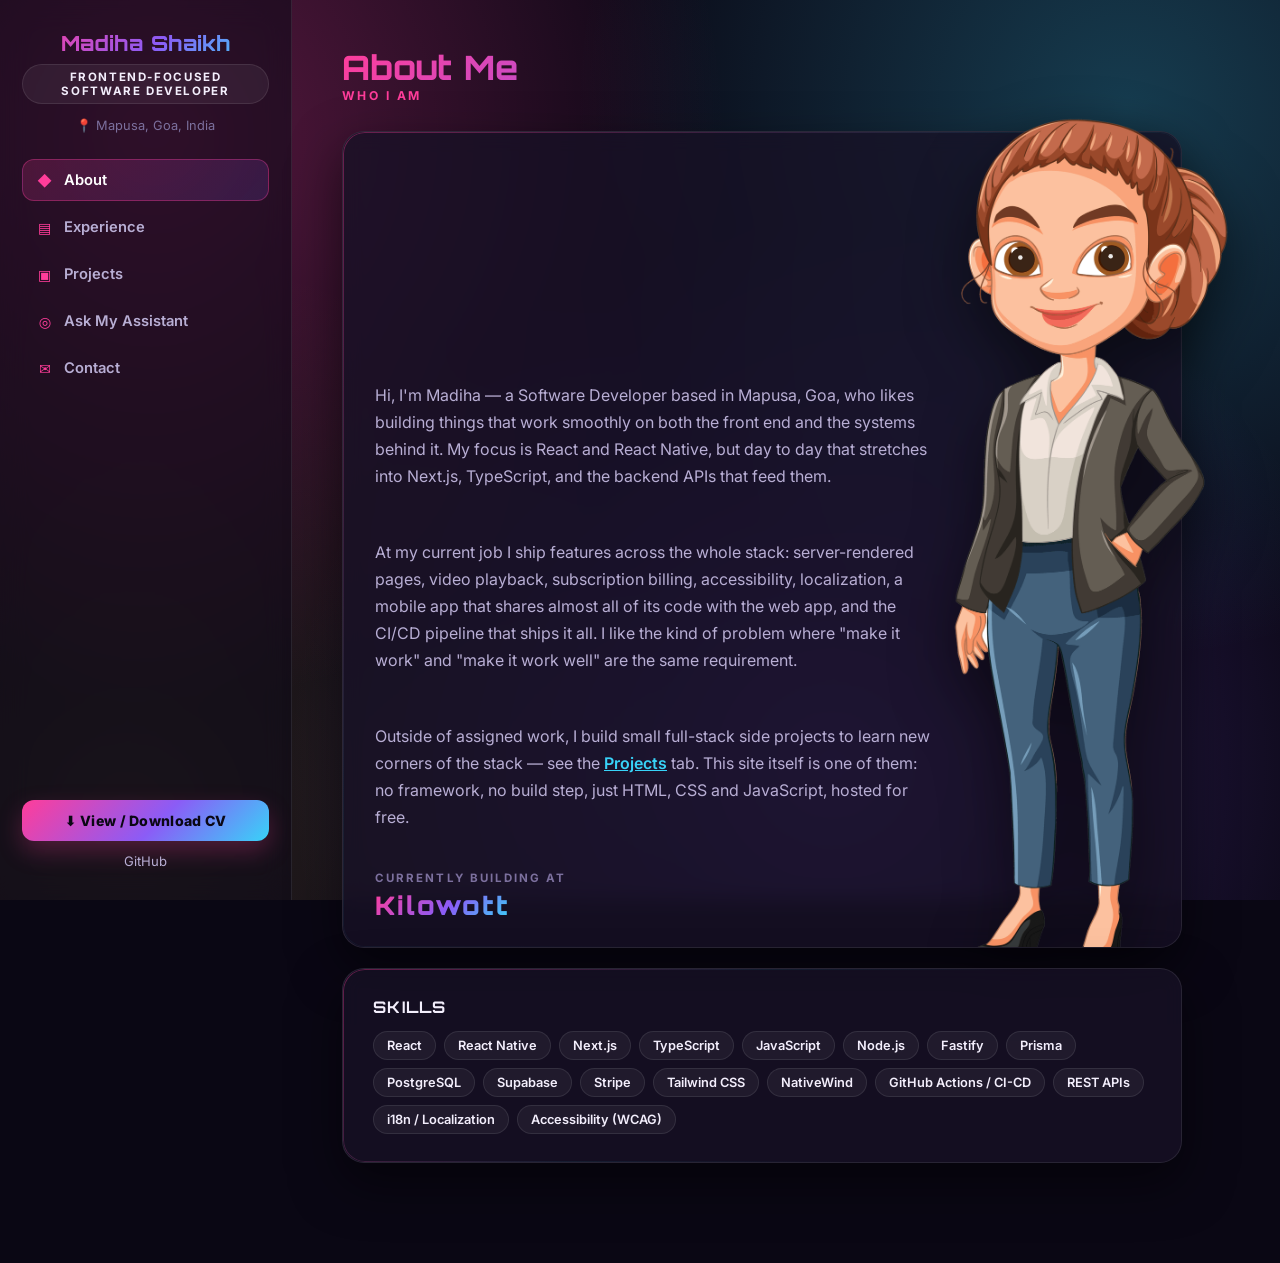
==== index.html @ 803d65b7 "Fix eye-overlay misalignment and let the hero portrait break past the card frame - Pupil overlay coo" ====
<!DOCTYPE html>
<html lang="en">
<head>
<meta charset="UTF-8">
<meta name="viewport" content="width=device-width, initial-scale=1.0">
<title>Dashboard — Software Developer</title>
<meta name="description" content="Personal dashboard and resume site.">
<link rel="preconnect" href="https://fonts.googleapis.com">
<link rel="preconnect" href="https://fonts.gstatic.com" crossorigin>
<link href="https://fonts.googleapis.com/css2?family=Orbitron:wght@600;700;800;900&family=Inter:wght@400;500;600;700&display=swap" rel="stylesheet">
<link rel="stylesheet" href="styles.css">
</head>
<body>

<button class="nav-toggle" id="navToggle" aria-label="Toggle navigation" aria-expanded="false">
  <span></span><span></span><span></span>
</button>
<div class="sidebar-backdrop" id="sidebarBackdrop"></div>

<div class="app">

  <aside class="sidebar" id="sidebar">
    <div class="profile">
      <h1 class="profile-name">Madiha Shaikh</h1>
      <p class="profile-title">Frontend-focused Software Developer</p>
      <p class="profile-location">📍 Mapusa, Goa, India</p>
    </div>

    <nav class="nav" aria-label="Primary">
      <button class="nav-link active" data-section="about">
        <span class="nav-icon">◆</span> About
      </button>
      <button class="nav-link" data-section="experience">
        <span class="nav-icon">▤</span> Experience
      </button>
      <button class="nav-link" data-section="projects">
        <span class="nav-icon">▣</span> Projects
      </button>
      <button class="nav-link" data-section="chat">
        <span class="nav-icon">◎</span> Ask My Assistant
      </button>
      <button class="nav-link" data-section="contact">
        <span class="nav-icon">✉</span> Contact
      </button>
    </nav>

    <div class="sidebar-footer">
      <a class="cv-btn" href="cv.html" target="_blank" rel="noopener">⬇ View / Download CV</a>
      <div class="social-row">
        <a href="https://github.com/madiha-02" target="_blank" rel="noopener" aria-label="GitHub">GitHub</a>
        <a id="linkedinLink" href="#" target="_blank" rel="noopener" aria-label="LinkedIn">LinkedIn</a>
      </div>
    </div>
  </aside>

  <main class="content">

    <section class="panel active" id="about" data-section="about">
      <header class="panel-header">
        <h2>About Me</h2>
        <p class="eyebrow">Who I am</p>
      </header>
      <div class="card hero-card">
        <div class="hero-text">
          <p>
            Hi, I'm Madiha — a Software Developer based in Mapusa, Goa, who likes building things
            that work smoothly on both the front end and the systems behind it. My focus is React
            and React Native, but day to day that stretches into Next.js, TypeScript, and the
            backend APIs that feed them.
          </p>
          <p>
            At my current job I ship features across the whole stack: server-rendered pages,
            video playback, subscription billing, accessibility, localization, a mobile app that
            shares almost all of its code with the web app, and the CI/CD pipeline that ships it
            all. I like the kind of problem where "make it work" and "make it work well" are the
            same requirement.
          </p>
          <p>
            Outside of assigned work, I build small full-stack side projects to learn new corners
            of the stack — see the <button class="link-btn" data-goto="projects">Projects</button>
            tab. This site itself is one of them: no framework, no build step, just HTML, CSS and
            JavaScript, hosted for free.
          </p>
          <div class="hero-tagline">
            <span class="hero-tagline-label">Currently building at</span>
            <span class="hero-tagline-brand">Kilowott</span>
          </div>
        </div>
        <div class="hero-portrait">
          <img class="hero-photo" src="assets/hero.png" alt="Illustrated portrait of Madiha">
          <svg class="hero-eyes" id="heroEyesSvg" viewBox="0 0 620 1863" role="img" aria-label="Cursor-tracking eyes">
            <g class="eye" id="eyeL" data-cx="155" data-cy="340">
              <circle class="pupil" id="pupilL" cx="155" cy="340" r="27"/>
              <circle class="pupil-glint" id="glintL" cx="146" cy="330" r="5"/>
            </g>
            <g class="eye" id="eyeR" data-cx="355" data-cy="337">
              <circle class="pupil" id="pupilR" cx="355" cy="337" r="27"/>
              <circle class="pupil-glint" id="glintR" cx="346" cy="327" r="5"/>
            </g>
          </svg>
        </div>
      </div>

      <div class="skills-card card">
        <h3>Skills</h3>
        <div class="chip-row" id="skillChips"></div>
      </div>
    </section>

    <section class="panel" id="experience" data-section="experience">
      <header class="panel-header">
        <h2>Work Experience</h2>
        <p class="eyebrow">Where I've been</p>
      </header>

      <ol class="timeline" id="timeline"></ol>
    </section>

    <section class="panel" id="projects" data-section="projects">
      <header class="panel-header">
        <h2>What I've Built</h2>
        <p class="eyebrow">Selected projects</p>
      </header>
      <div class="project-grid" id="projectGrid"></div>
    </section>

    <section class="panel" id="chat" data-section="chat">
      <header class="panel-header">
        <h2>Ask My Assistant</h2>
        <p class="eyebrow">A small, rule-based bot that knows my background</p>
      </header>
      <div class="card chat-card">
        <div class="chat-window" id="chatWindow" role="log" aria-live="polite"></div>
        <div class="chat-suggestions" id="chatSuggestions"></div>
        <form class="chat-input-row" id="chatForm">
          <input type="text" id="chatInput" placeholder="Ask about skills, experience, projects…" autocomplete="off" aria-label="Ask a question">
          <button type="submit">Send</button>
        </form>
        <p class="chat-disclaimer">Runs entirely in your browser — no API calls, no data leaves this page.</p>
      </div>
    </section>

    <section class="panel" id="contact" data-section="contact">
      <header class="panel-header">
        <h2>Get in Touch</h2>
        <p class="eyebrow">Let's talk</p>
      </header>
      <div class="card contact-card">
        <a class="contact-row" id="contactEmail" href="#">
          <span class="contact-icon">✉</span>
          <span>
            <strong>Email</strong>
            <span class="contact-value" id="contactEmailValue">—</span>
          </span>
        </a>
        <a class="contact-row" href="https://github.com/madiha-02" target="_blank" rel="noopener">
          <span class="contact-icon">⌥</span>
          <span>
            <strong>GitHub</strong>
            <span class="contact-value">github.com/madiha-02</span>
          </span>
        </a>
        <a class="contact-row" id="contactLinkedin" href="#" target="_blank" rel="noopener">
          <span class="contact-icon">in</span>
          <span>
            <strong>LinkedIn</strong>
            <span class="contact-value" id="linkedinValue">Add your profile URL</span>
          </span>
        </a>
        <button class="contact-row copy-row" id="copyEmailBtn" type="button">
          <span class="contact-icon">⧉</span>
          <span>
            <strong>Copy email address</strong>
            <span class="contact-value">Click to copy to clipboard</span>
          </span>
        </button>
      </div>
    </section>

  </main>
</div>

<script src="script.js"></script>
</body>
</html>
---- styles.css ----
:root {
  --bg: #0a0714;
  --bg-elev: rgba(24, 17, 38, 0.78);
  --bg-elev-2: rgba(255, 255, 255, 0.06);
  --border: rgba(255, 255, 255, 0.09);
  --text: #f3eefc;
  --text-dim: #b8aed4;
  --text-faint: #7c709e;
  --accent: #ff3d9a;
  --accent-2: #8b5cf6;
  --accent-3: #38d3f8;
  --gold: #ffd166;
  --danger: #ff5470;
  --gradient: linear-gradient(135deg, var(--accent), var(--accent-2) 55%, var(--accent-3));
  --radius: 22px;
  --sidebar-w: 292px;
  --shadow: 0 20px 50px rgba(0, 0, 0, 0.5);
  --font-display: 'Orbitron', 'Inter', sans-serif;
}

* { box-sizing: border-box; }

html, body {
  margin: 0;
  padding: 0;
  min-height: 100%;
  color: var(--text);
  font-family: 'Inter', system-ui, -apple-system, Segoe UI, sans-serif;
  -webkit-font-smoothing: antialiased;
}

body {
  background:
    radial-gradient(circle at 12% 15%, rgba(255, 61, 154, 0.32), transparent 42%),
    radial-gradient(circle at 88% 12%, rgba(56, 211, 248, 0.26), transparent 40%),
    radial-gradient(circle at 65% 85%, rgba(139, 92, 246, 0.34), transparent 48%),
    radial-gradient(circle at 10% 90%, rgba(255, 209, 102, 0.12), transparent 40%),
    var(--bg);
  background-attachment: fixed;
}

h1, h2, h3 {
  font-family: var(--font-display);
  margin: 0;
}

a { color: inherit; }

button {
  font-family: inherit;
  cursor: pointer;
}

.app {
  display: flex;
  min-height: 100vh;
}

/* ---------- Sidebar ---------- */

.sidebar {
  width: var(--sidebar-w);
  flex-shrink: 0;
  background: rgba(14, 10, 24, 0.55);
  backdrop-filter: blur(14px);
  border-right: 1px solid var(--border);
  padding: 30px 22px;
  display: flex;
  flex-direction: column;
  gap: 26px;
  position: sticky;
  top: 0;
  height: 100vh;
  overflow-y: auto;
}

.profile {
  text-align: center;
}

.pupil { fill: #3a2416; transition: transform 0.02s linear; }
.pupil-glint { fill: #fff; opacity: 0.9; }

.profile-name {
  font-family: var(--font-display);
  font-size: 1.3rem;
  font-weight: 800;
  letter-spacing: 0.02em;
  background: var(--gradient);
  -webkit-background-clip: text;
  background-clip: text;
  -webkit-text-fill-color: transparent;
}

.profile-title {
  margin: 8px 0 4px;
  color: var(--text);
  font-size: 0.72rem;
  font-weight: 700;
  text-transform: uppercase;
  letter-spacing: 0.14em;
  display: inline-block;
  padding: 5px 12px;
  border-radius: 999px;
  background: rgba(255, 255, 255, 0.06);
  border: 1px solid var(--border);
}

.profile-location {
  margin: 10px 0 0;
  color: var(--text-faint);
  font-size: 0.8rem;
}

.nav {
  display: flex;
  flex-direction: column;
  gap: 5px;
  opacity: 0;
  transform: translateY(14px);
  transition: opacity 0.5s ease, transform 0.5s ease;
}

.nav.revealed {
  opacity: 1;
  transform: none;
}

.nav-link {
  display: flex;
  align-items: center;
  gap: 11px;
  background: transparent;
  border: 1px solid transparent;
  color: var(--text-dim);
  text-align: left;
  padding: 11px 14px;
  border-radius: 12px;
  font-size: 0.92rem;
  font-weight: 600;
  transition: background 0.15s, color 0.15s, border-color 0.15s;
}

.nav-link:hover { background: rgba(255, 255, 255, 0.05); color: var(--text); }

.nav-link.active {
  background: linear-gradient(135deg, rgba(255, 61, 154, 0.18), rgba(139, 92, 246, 0.16));
  border-color: rgba(255, 61, 154, 0.35);
  color: #fff;
}

.nav-icon { font-size: 0.9rem; width: 1.1em; text-align: center; color: var(--accent); }

.sidebar-footer {
  margin-top: auto;
  display: flex;
  flex-direction: column;
  gap: 12px;
}

.cv-btn {
  display: block;
  text-align: center;
  text-decoration: none;
  background: var(--gradient);
  color: #0a0714;
  font-weight: 800;
  padding: 12px 14px;
  border-radius: 12px;
  font-size: 0.88rem;
  letter-spacing: 0.02em;
  box-shadow: 0 10px 24px rgba(255, 61, 154, 0.25);
}

.social-row {
  display: flex;
  justify-content: center;
  gap: 18px;
  font-size: 0.82rem;
}

.social-row a {
  text-decoration: none;
  color: var(--text-dim);
  border-bottom: 1px solid transparent;
}

.social-row a:hover { color: var(--accent); border-color: var(--accent); }

/* ---------- Content ---------- */

.content {
  flex: 1;
  padding: 46px 50px 80px;
  max-width: 940px;
}

.panel { display: none; animation: fadeIn 0.3s ease; }
.panel.active { display: block; }

@keyframes fadeIn {
  from { opacity: 0; transform: translateY(8px); }
  to { opacity: 1; transform: translateY(0); }
}

.panel-header { margin-bottom: 28px; }

.eyebrow {
  margin: 0 0 8px;
  color: var(--accent);
  font-size: 0.76rem;
  font-weight: 700;
  text-transform: uppercase;
  letter-spacing: 0.2em;
}

.panel-header h2 {
  font-size: 2.1rem;
  font-weight: 800;
  letter-spacing: 0.01em;
  background: var(--gradient);
  -webkit-background-clip: text;
  background-clip: text;
  -webkit-text-fill-color: transparent;
}

.card {
  position: relative;
  background: var(--bg-elev);
  backdrop-filter: blur(10px);
  border: 1px solid var(--border);
  border-radius: var(--radius);
  padding: 28px 30px;
  margin-bottom: 20px;
  box-shadow: var(--shadow);
}

.card::before {
  content: '';
  position: absolute;
  inset: 0;
  border-radius: var(--radius);
  padding: 1px;
  background: linear-gradient(135deg, rgba(255, 61, 154, 0.35), rgba(56, 211, 248, 0.08) 40%, transparent 70%);
  -webkit-mask: linear-gradient(#000 0 0) content-box, linear-gradient(#000 0 0);
  -webkit-mask-composite: xor;
  mask-composite: exclude;
  pointer-events: none;
}

.card p { line-height: 1.7; color: var(--text-dim); }
.card p:last-child { margin-bottom: 0; }

/* ---------- Hero (About) ---------- */

.hero-card {
  display: flex;
  align-items: flex-end;
  padding: 0;
  overflow: visible; /* let the portrait spill past the card's own border, on purpose */
}

.hero-text {
  flex: 1 1 320px;
  min-width: 0;
  display: flex;
  flex-direction: column;
  gap: 16px;
  padding: 32px 16px 26px 32px;
}

.hero-tagline {
  margin-top: auto;
  padding-top: 8px;
}

.hero-tagline-label {
  display: block;
  color: var(--text-faint);
  font-size: 0.72rem;
  font-weight: 700;
  text-transform: uppercase;
  letter-spacing: 0.18em;
  margin-bottom: 4px;
}

.hero-tagline-brand {
  font-family: var(--font-display);
  font-size: 1.6rem;
  font-weight: 900;
  letter-spacing: 0.08em;
  background: var(--gradient);
  -webkit-background-clip: text;
  background-clip: text;
  -webkit-text-fill-color: transparent;
}

.hero-portrait {
  position: relative;
  flex: 0 0 280px;
  width: 280px;
  align-self: flex-end;
  /* pull past the card's own edge on three sides so she visibly breaks the frame
     instead of sitting boxed inside it, and nothing crops her feet */
  margin: -26px -50px 0 0;
  z-index: 1;
}

.hero-photo {
  display: block;
  width: 100%;
  height: auto;
  filter: drop-shadow(0 25px 30px rgba(0, 0, 0, 0.5));
}

.hero-eyes {
  position: absolute;
  inset: 0;
  width: 100%;
  height: 100%;
  pointer-events: none;
}

.link-btn {
  background: none;
  border: none;
  color: var(--accent-3);
  padding: 0;
  font: inherit;
  font-weight: 600;
  text-decoration: underline;
  cursor: pointer;
}

.skills-card h3 {
  margin-bottom: 14px;
  font-size: 1rem;
  font-weight: 700;
  color: var(--text);
  text-transform: uppercase;
  letter-spacing: 0.08em;
}

.chip-row {
  display: flex;
  flex-wrap: wrap;
  gap: 8px;
}

.chip {
  background: rgba(255, 255, 255, 0.05);
  border: 1px solid var(--border);
  color: var(--text);
  padding: 6px 13px;
  border-radius: 999px;
  font-size: 0.8rem;
  font-weight: 600;
}

/* ---------- Timeline ---------- */

.timeline {
  list-style: none;
  margin: 0;
  padding: 0;
  position: relative;
}

.timeline::before {
  content: '';
  position: absolute;
  left: 9px;
  top: 6px;
  bottom: 6px;
  width: 2px;
  background: linear-gradient(var(--accent), var(--accent-2), var(--accent-3));
  opacity: 0.5;
}

.timeline-item {
  position: relative;
  padding-left: 34px;
  margin-bottom: 26px;
}

.timeline-item::before {
  content: '';
  position: absolute;
  left: 2px;
  top: 6px;
  width: 16px;
  height: 16px;
  border-radius: 50%;
  background: var(--bg);
  border: 3px solid var(--accent);
  box-shadow: 0 0 10px 1px rgba(255, 61, 154, 0.55);
}

.timeline-item.education::before {
  border-color: var(--gold);
  box-shadow: 0 0 10px 1px rgba(255, 209, 102, 0.5);
}

.timeline-header {
  display: flex;
  flex-wrap: wrap;
  align-items: baseline;
  gap: 10px;
  margin-bottom: 4px;
}

.timeline-header h3 {
  font-size: 1.08rem;
  font-weight: 700;
  color: var(--text);
}

.timeline-org { color: var(--accent-3); font-weight: 600; font-size: 0.92rem; }
.timeline-date { color: var(--text-faint); font-size: 0.8rem; margin-left: auto; }

.timeline-item ul {
  margin: 8px 0 0;
  padding-left: 18px;
  color: var(--text-dim);
  line-height: 1.6;
}

.timeline-item li { margin-bottom: 4px; }

/* ---------- Projects ---------- */

.project-grid {
  display: grid;
  grid-template-columns: repeat(auto-fill, minmax(240px, 1fr));
  gap: 18px;
}

.project-card {
  position: relative;
  background: var(--bg-elev);
  backdrop-filter: blur(10px);
  border: 1px solid var(--border);
  border-radius: var(--radius);
  padding: 22px;
  text-align: left;
  color: var(--text);
  display: flex;
  flex-direction: column;
  gap: 10px;
  transition: transform 0.15s, border-color 0.15s, box-shadow 0.15s;
  box-shadow: var(--shadow);
}

.project-card:hover {
  transform: translateY(-3px);
  border-color: rgba(255, 61, 154, 0.4);
  box-shadow: 0 20px 40px rgba(0, 0, 0, 0.4), 0 0 24px rgba(255, 61, 154, 0.18);
}

.project-card h3 { font-size: 1.1rem; font-weight: 700; }
.project-card p { margin: 0; color: var(--text-dim); font-size: 0.9rem; line-height: 1.55; }

.project-tags { display: flex; flex-wrap: wrap; gap: 6px; margin-top: 4px; }
.project-tags .chip { padding: 3px 10px; font-size: 0.72rem; }

.project-card .cta {
  margin-top: auto;
  color: var(--accent-3);
  font-size: 0.85rem;
  font-weight: 700;
}

.project-card.placeholder {
  border-style: dashed;
  color: var(--text-faint);
  align-items: center;
  justify-content: center;
  text-align: center;
  box-shadow: none;
}

/* Modal */

.modal-overlay {
  position: fixed;
  inset: 0;
  background: rgba(4, 2, 10, 0.8);
  display: flex;
  align-items: center;
  justify-content: center;
  padding: 20px;
  z-index: 50;
  opacity: 0;
  pointer-events: none;
  transition: opacity 0.18s;
}

.modal-overlay.open { opacity: 1; pointer-events: auto; }

.modal-panel {
  position: relative;
  background: #150f22;
  border: 1px solid var(--border);
  border-radius: var(--radius);
  max-width: 520px;
  width: 100%;
  padding: 30px;
  box-shadow: var(--shadow), 0 0 40px rgba(139, 92, 246, 0.2);
  transform: translateY(10px);
  transition: transform 0.18s;
}

.modal-overlay.open .modal-panel { transform: translateY(0); }

.modal-panel h3 {
  font-size: 1.3rem;
  font-weight: 800;
  margin-bottom: 6px;
  color: var(--text);
}
.modal-panel p { color: var(--text-dim); line-height: 1.65; }

.modal-preview {
  margin-top: 14px;
  padding: 22px;
  border: 1px dashed var(--border);
  border-radius: 10px;
  text-align: center;
  color: var(--text-faint);
  font-size: 0.85rem;
}

.modal-links { display: flex; gap: 12px; margin-top: 18px; flex-wrap: wrap; }

.modal-links a {
  text-decoration: none;
  background: rgba(255, 255, 255, 0.06);
  border: 1px solid var(--border);
  padding: 9px 16px;
  border-radius: 8px;
  font-size: 0.85rem;
  font-weight: 700;
  color: var(--accent-3);
}

.modal-close {
  position: absolute;
  top: 14px;
  right: 16px;
  background: none;
  border: none;
  color: var(--text-faint);
  font-size: 1.3rem;
  line-height: 1;
}

/* ---------- Chat ---------- */

.chat-card { display: flex; flex-direction: column; }

.chat-window {
  height: 340px;
  overflow-y: auto;
  display: flex;
  flex-direction: column;
  gap: 10px;
  padding-right: 4px;
  margin-bottom: 12px;
}

.chat-bubble {
  max-width: 82%;
  padding: 10px 14px;
  border-radius: 14px;
  font-size: 0.92rem;
  line-height: 1.5;
}

.chat-bubble.bot {
  background: rgba(255, 255, 255, 0.06);
  border: 1px solid var(--border);
  align-self: flex-start;
  border-bottom-left-radius: 3px;
}

.chat-bubble.user {
  background: var(--gradient);
  color: #0a0714;
  align-self: flex-end;
  border-bottom-right-radius: 3px;
  font-weight: 700;
}

.chat-suggestions {
  display: flex;
  flex-wrap: wrap;
  gap: 8px;
  margin-bottom: 12px;
}

.chat-suggestions button {
  background: rgba(255, 255, 255, 0.05);
  border: 1px solid var(--border);
  color: var(--text-dim);
  padding: 6px 12px;
  border-radius: 999px;
  font-size: 0.8rem;
  font-weight: 600;
}

.chat-suggestions button:hover { color: var(--accent-3); border-color: var(--accent-3); }

.chat-input-row {
  display: flex;
  gap: 10px;
}

.chat-input-row input {
  flex: 1;
  background: rgba(255, 255, 255, 0.05);
  border: 1px solid var(--border);
  color: var(--text);
  padding: 11px 14px;
  border-radius: 12px;
  font-size: 0.92rem;
}

.chat-input-row input:focus { outline: 2px solid var(--accent-3); outline-offset: 1px; }

.chat-input-row button {
  background: var(--gradient);
  color: #0a0714;
  border: none;
  font-weight: 800;
  padding: 0 22px;
  border-radius: 12px;
}

.chat-disclaimer {
  margin: 10px 0 0;
  color: var(--text-faint);
  font-size: 0.75rem;
}

/* ---------- Contact ---------- */

.contact-card { display: flex; flex-direction: column; gap: 4px; padding: 10px; }

.contact-row {
  display: flex;
  align-items: center;
  gap: 16px;
  padding: 16px 18px;
  border-radius: 14px;
  text-decoration: none;
  color: var(--text);
  background: none;
  border: none;
  width: 100%;
  text-align: left;
  font-size: 0.95rem;
}

.contact-row:hover { background: rgba(255, 255, 255, 0.05); }

.contact-row strong { display: block; font-size: 0.95rem; font-weight: 700; }

.contact-value {
  display: block;
  color: var(--text-faint);
  font-size: 0.82rem;
  margin-top: 2px;
}

.contact-icon {
  width: 40px;
  height: 40px;
  flex-shrink: 0;
  display: flex;
  align-items: center;
  justify-content: center;
  background: rgba(255, 255, 255, 0.06);
  border: 1px solid var(--border);
  border-radius: 12px;
  font-size: 1rem;
  color: var(--accent);
}

.copy-row { cursor: pointer; }

/* ---------- Nav toggle (mobile) ---------- */

.nav-toggle {
  display: none;
  position: fixed;
  top: 16px;
  left: 16px;
  z-index: 60;
  width: 42px;
  height: 42px;
  background: rgba(20, 14, 34, 0.85);
  backdrop-filter: blur(8px);
  border: 1px solid var(--border);
  border-radius: 12px;
  flex-direction: column;
  align-items: center;
  justify-content: center;
  gap: 4px;
}

.nav-toggle span {
  width: 20px;
  height: 2px;
  background: var(--text);
  border-radius: 2px;
}

/* ---------- Responsive ---------- */

.sidebar-backdrop {
  display: none;
  position: fixed;
  inset: 0;
  background: rgba(0, 0, 0, 0.82);
  z-index: 54;
  opacity: 0;
  transition: opacity 0.22s ease;
}

@media (max-width: 880px) {
  .content { padding: 80px 20px 60px; max-width: 100%; }

  .nav-toggle { display: flex; }

  .sidebar {
    position: fixed;
    left: 0;
    top: 0;
    z-index: 55;
    transform: translateX(-100%);
    transition: transform 0.22s ease;
    box-shadow: var(--shadow);
  }

  .sidebar.open { transform: translateX(0); }

  .sidebar-backdrop.show { display: block; }
  .sidebar-backdrop.show.in { opacity: 1; }

  .timeline-date { margin-left: 0; }

  .hero-card { flex-direction: column-reverse; align-items: center; }
  .hero-portrait { width: 220px; flex: none; align-self: center; margin: 12px 0 0 0; }
  .hero-text { padding: 26px 24px; text-align: left; }
  .hero-tagline { margin-top: 18px; }
}

@media (max-width: 480px) {
  .content { padding: 76px 14px 50px; }
  .card { padding: 20px; }
  .hero-portrait { width: 180px; }
}
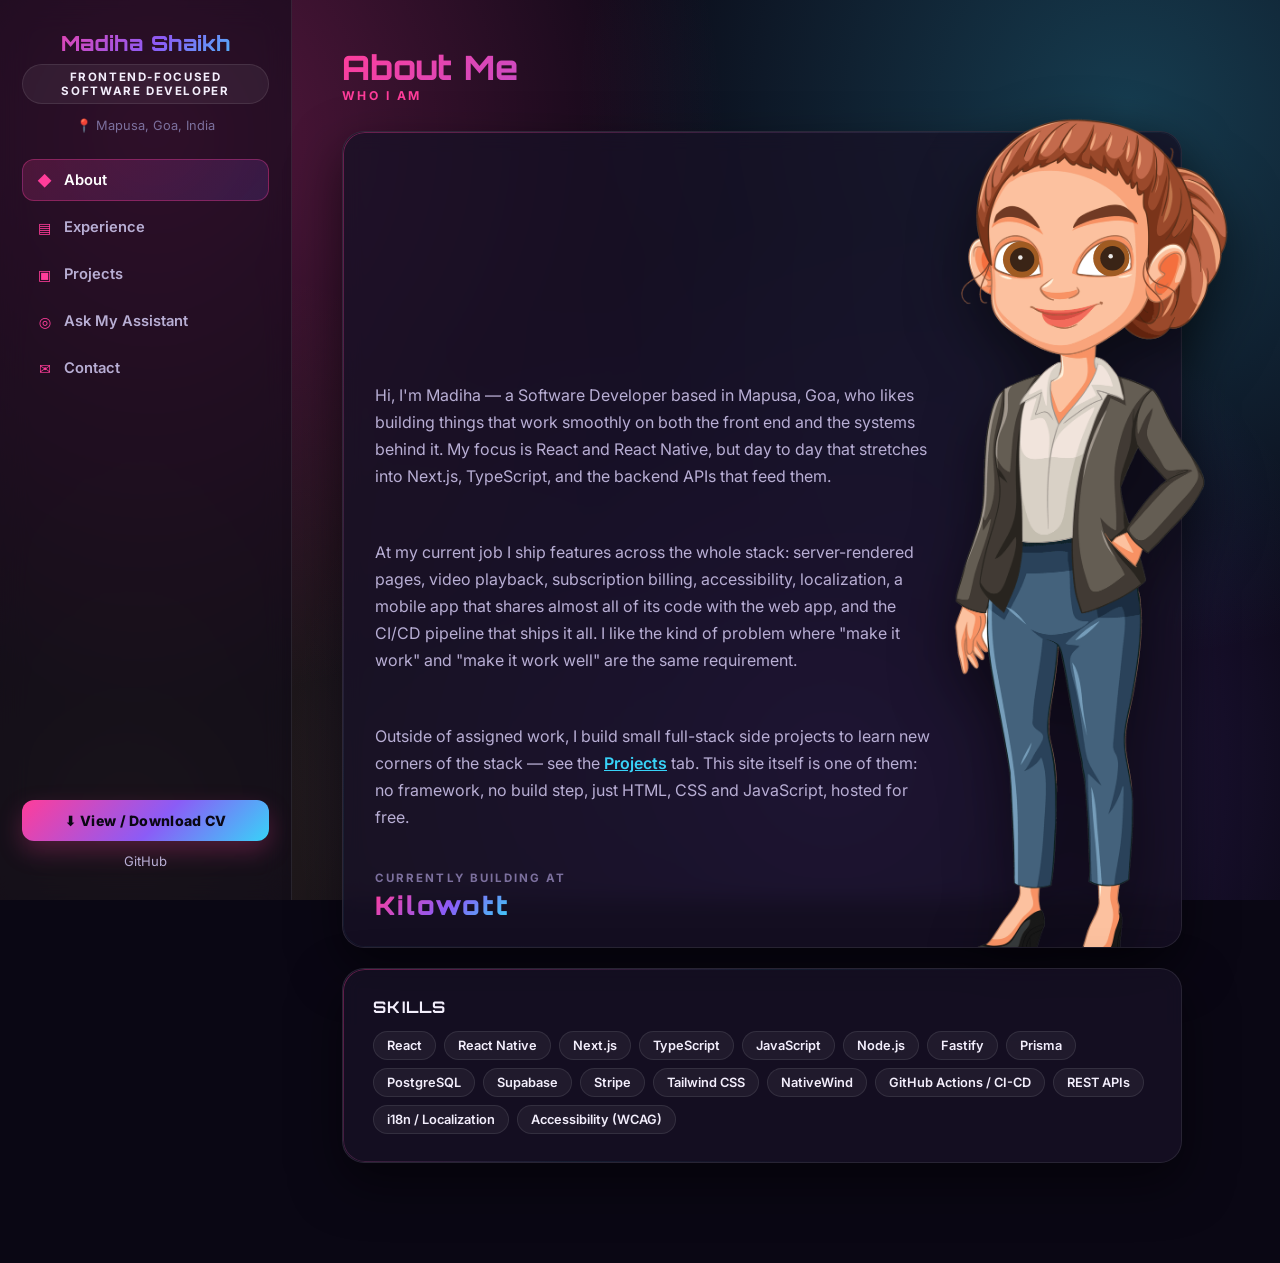
==== commit 56e3be8b: "Fix pupil-movement reveal and free the hero portrait from the card on wide screens - Add a static ir" ====
--- a/index.html
+++ b/index.html
@@ -90,10 +90,12 @@
           <img class="hero-photo" src="assets/hero.png" alt="Illustrated portrait of Madiha">
           <svg class="hero-eyes" id="heroEyesSvg" viewBox="0 0 620 1863" role="img" aria-label="Cursor-tracking eyes">
             <g class="eye" id="eyeL" data-cx="155" data-cy="340">
+              <circle class="iris-base" cx="155" cy="340" r="40"/>
               <circle class="pupil" id="pupilL" cx="155" cy="340" r="27"/>
               <circle class="pupil-glint" id="glintL" cx="146" cy="330" r="5"/>
             </g>
             <g class="eye" id="eyeR" data-cx="355" data-cy="337">
+              <circle class="iris-base" cx="355" cy="337" r="40"/>
               <circle class="pupil" id="pupilR" cx="355" cy="337" r="27"/>
               <circle class="pupil-glint" id="glintR" cx="346" cy="327" r="5"/>
             </g>
--- a/styles.css
+++ b/styles.css
@@ -78,6 +78,9 @@
   text-align: center;
 }
 
+/* Static base sized to fully cover the artwork's own iris+pupil at every possible
+   pupil offset, so movement never uncovers the original drawn eye underneath. */
+.iris-base { fill: #a05b22; }
 .pupil { fill: #3a2416; transition: transform 0.02s linear; }
 .pupil-glint { fill: #fff; opacity: 0.9; }
 
@@ -254,6 +257,7 @@
 /* ---------- Hero (About) ---------- */
 
 .hero-card {
+  position: relative;
   display: flex;
   align-items: flex-end;
   padding: 0;
@@ -727,6 +731,26 @@
   transition: opacity 0.22s ease;
 }
 
+/* On wide screens there's real open space to the right of the content column —
+   let her stand there fully free of the card, instead of breaking its frame. */
+@media (min-width: 1600px) {
+  .hero-card { padding: 32px 34px; }
+
+  .hero-text {
+    flex: 1 1 auto;
+    max-width: 600px;
+    padding: 0;
+  }
+
+  .hero-portrait {
+    position: absolute;
+    top: -20px;
+    left: 100%;
+    margin: 0 0 0 40px;
+    width: 320px;
+  }
+}
+
 @media (max-width: 880px) {
   .content { padding: 80px 20px 60px; max-width: 100%; }
 
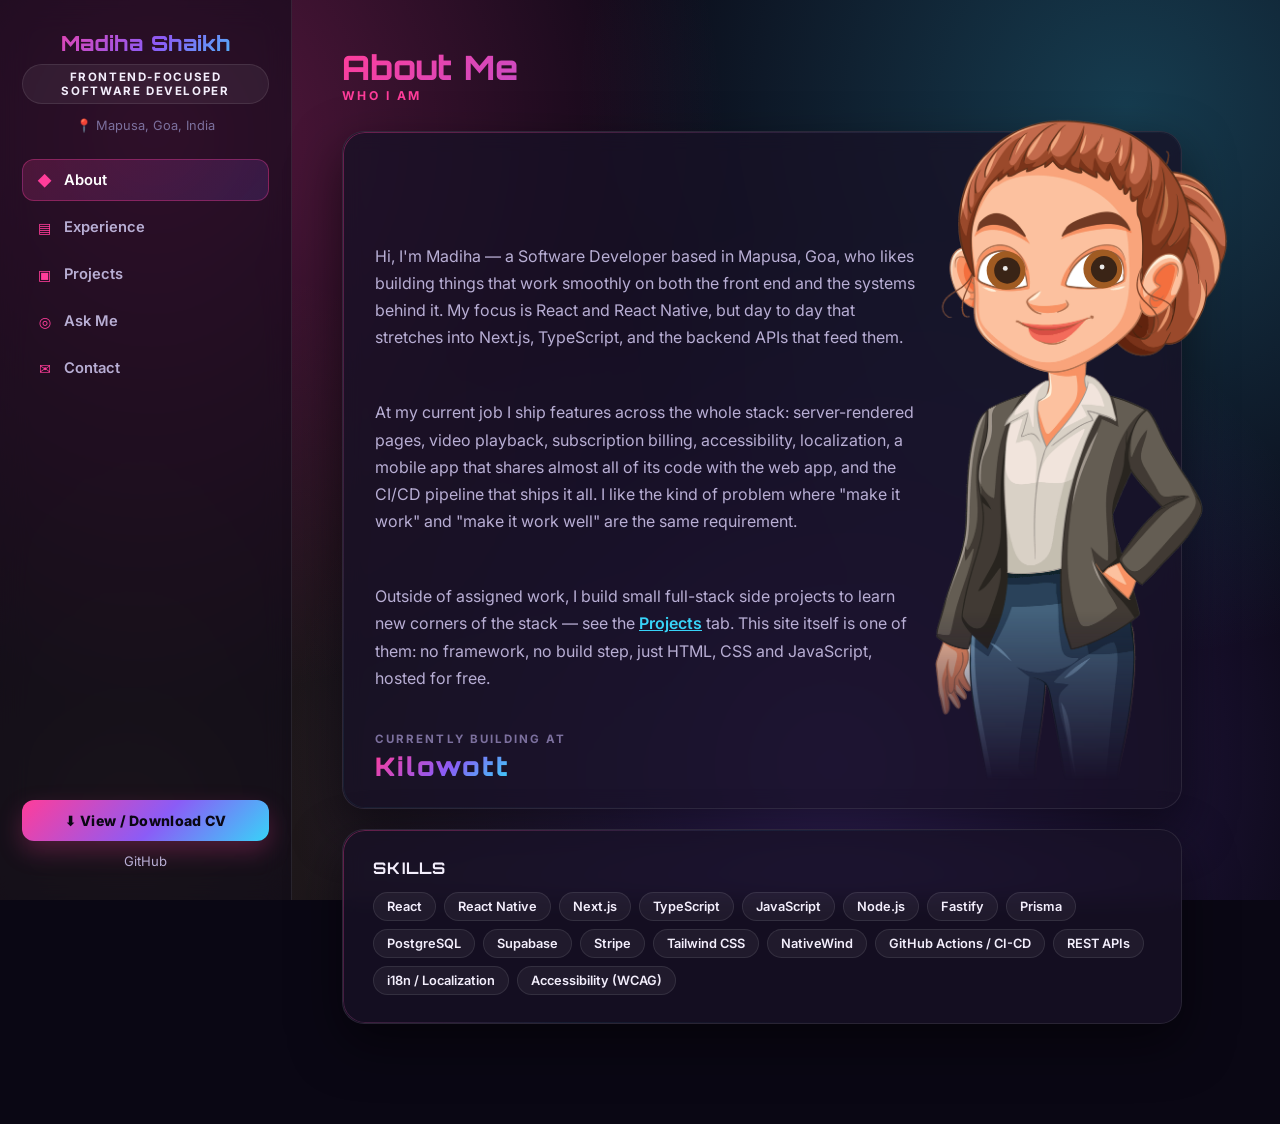
==== commit d8828cea: "Rename "Ask My Assistant" to "Ask Me" in nav and panel heading Co-Authored-By: Claude Sonnet 5 <nore" ====
--- a/index.html
+++ b/index.html
@@ -37,7 +37,7 @@
         <span class="nav-icon">▣</span> Projects
       </button>
       <button class="nav-link" data-section="chat">
-        <span class="nav-icon">◎</span> Ask My Assistant
+        <span class="nav-icon">◎</span> Ask Me
       </button>
       <button class="nav-link" data-section="contact">
         <span class="nav-icon">✉</span> Contact
@@ -128,7 +128,7 @@
 
     <section class="panel" id="chat" data-section="chat">
       <header class="panel-header">
-        <h2>Ask My Assistant</h2>
+        <h2>Ask Me</h2>
         <p class="eyebrow">A small, rule-based bot that knows my background</p>
       </header>
       <div class="card chat-card">
--- a/styles.css
+++ b/styles.css
@@ -68,8 +68,14 @@
   display: flex;
   flex-direction: column;
   gap: 26px;
-  position: sticky;
+  /* fixed (not sticky) so it always spans the full viewport height regardless of
+     how tall the active panel's content is — sticky's box is capped at its own
+     height, so once a tall panel (the About hero) pushed the page well past one
+     viewport, the sidebar ran out and its background stopped short of the page's
+     actual bottom. */
+  position: fixed;
   top: 0;
+  left: 0;
   height: 100vh;
   overflow-y: auto;
 }
@@ -194,6 +200,7 @@
 
 .content {
   flex: 1;
+  margin-left: var(--sidebar-w); /* sidebar is position:fixed, so reserve its space manually */
   padding: 46px 50px 80px;
   max-width: 940px;
 }
@@ -301,27 +308,36 @@
 
 .hero-portrait {
   position: relative;
-  flex: 0 0 280px;
-  width: 280px;
+  flex: 0 0 300px;
+  width: 300px;
+  height: 702px; /* crops the source art at the knee (deliberately, avoids the shoes) */
+  overflow: hidden;
   align-self: flex-end;
   /* pull past the card's own edge on three sides so she visibly breaks the frame
-     instead of sitting boxed inside it, and nothing crops her feet */
+     instead of sitting boxed inside it */
   margin: -26px -50px 0 0;
   z-index: 1;
+  /* fade into the background instead of ending in a hard, obviously-clipped line */
+  -webkit-mask-image: linear-gradient(to bottom, black 72%, transparent 96%);
+  mask-image: linear-gradient(to bottom, black 72%, transparent 96%);
 }
 
 .hero-photo {
   display: block;
   width: 100%;
   height: auto;
-  filter: drop-shadow(0 25px 30px rgba(0, 0, 0, 0.5));
 }
 
 .hero-eyes {
+  /* Sized to the full (uncropped) image via its intrinsic viewBox ratio, same as
+     .hero-photo's width:100%/height:auto — NOT 100%/100% of .hero-portrait, which
+     is now a shorter, overflow:hidden crop window. Matching .hero-portrait's box
+     instead would squash the SVG's coordinate space and misalign the eyes. */
   position: absolute;
-  inset: 0;
+  top: 0;
+  left: 0;
   width: 100%;
-  height: 100%;
+  height: auto;
   pointer-events: none;
 }
 
@@ -744,22 +760,20 @@
 
   .hero-portrait {
     position: absolute;
-    top: -20px;
+    top: -60px;
     left: 100%;
-    margin: 0 0 0 40px;
-    width: 320px;
+    margin: 0 0 0 88px;
+    width: 380px;
+    height: 889px; /* crops the source art at the knee (deliberately, avoids the shoes) */
   }
 }
 
 @media (max-width: 880px) {
-  .content { padding: 80px 20px 60px; max-width: 100%; }
+  .content { margin-left: 0; padding: 80px 20px 60px; max-width: 100%; }
 
   .nav-toggle { display: flex; }
 
   .sidebar {
-    position: fixed;
-    left: 0;
-    top: 0;
     z-index: 55;
     transform: translateX(-100%);
     transition: transform 0.22s ease;
@@ -774,7 +788,7 @@
   .timeline-date { margin-left: 0; }
 
   .hero-card { flex-direction: column-reverse; align-items: center; }
-  .hero-portrait { width: 220px; flex: none; align-self: center; margin: 12px 0 0 0; }
+  .hero-portrait { width: 220px; height: 515px; flex: none; align-self: center; margin: 12px 0 0 0; }
   .hero-text { padding: 26px 24px; text-align: left; }
   .hero-tagline { margin-top: 18px; }
 }
@@ -782,5 +796,5 @@
 @media (max-width: 480px) {
   .content { padding: 76px 14px 50px; }
   .card { padding: 20px; }
-  .hero-portrait { width: 180px; }
-}
+  .hero-portrait { width: 180px; height: 421px; }
+}
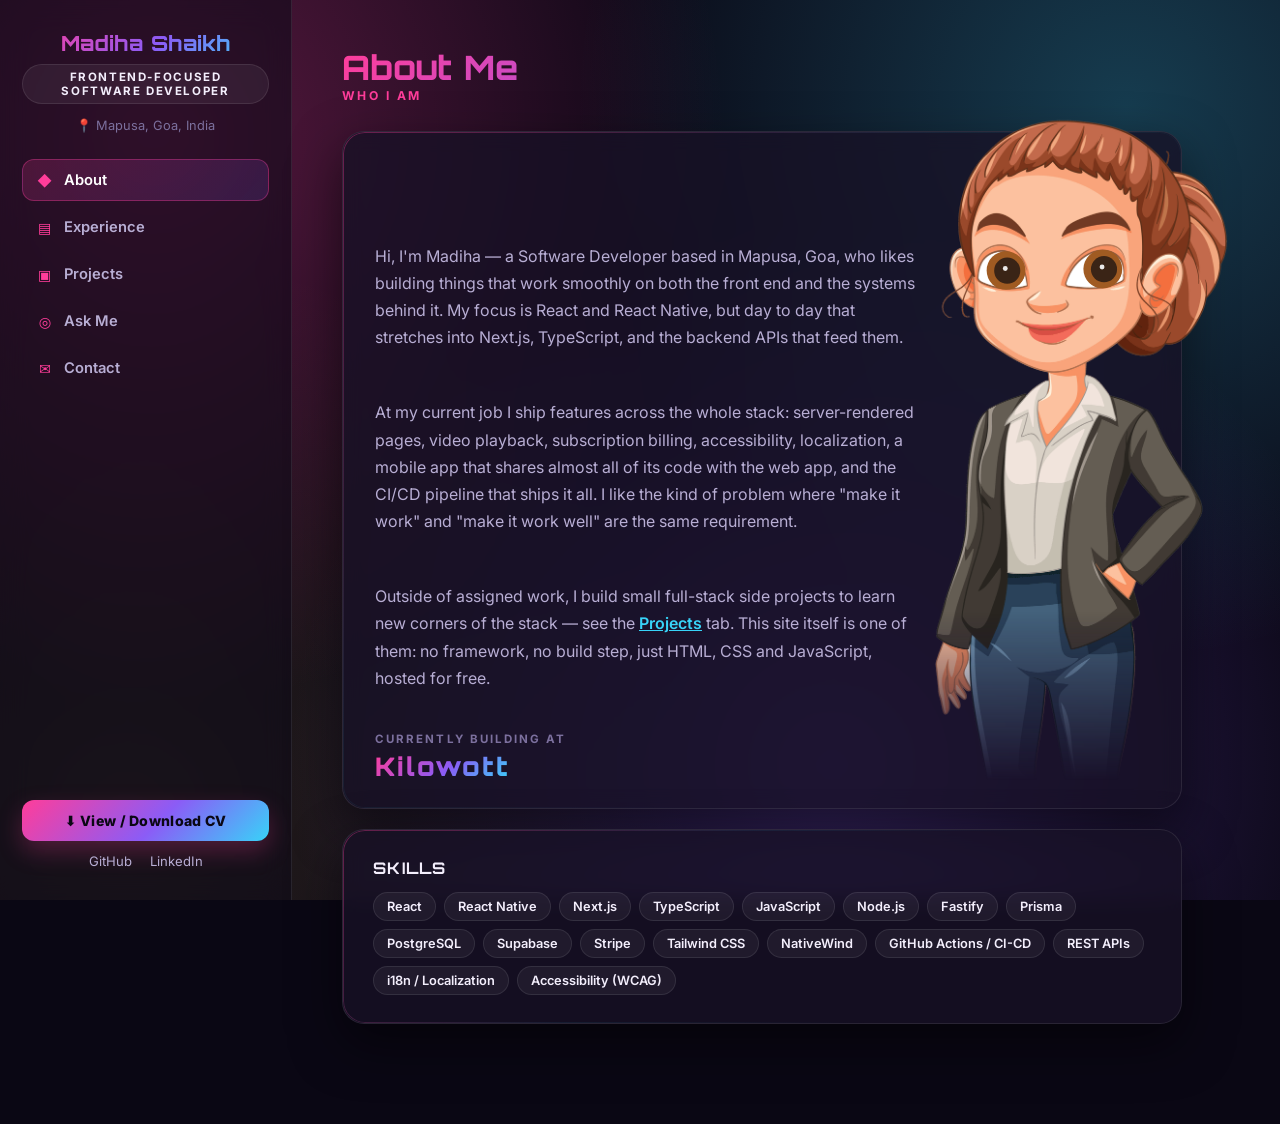
==== commit 5931c0d3: "Add LinkedIn and phone to contact info LinkedIn URL cleaned of mobile-share tracking params (utm_sou" ====
--- a/index.html
+++ b/index.html
@@ -155,6 +155,13 @@
             <span class="contact-value" id="contactEmailValue">—</span>
           </span>
         </a>
+        <a class="contact-row" id="contactPhone" href="#">
+          <span class="contact-icon">☎</span>
+          <span>
+            <strong>Phone</strong>
+            <span class="contact-value" id="contactPhoneValue">—</span>
+          </span>
+        </a>
         <a class="contact-row" href="https://github.com/madiha-02" target="_blank" rel="noopener">
           <span class="contact-icon">⌥</span>
           <span>
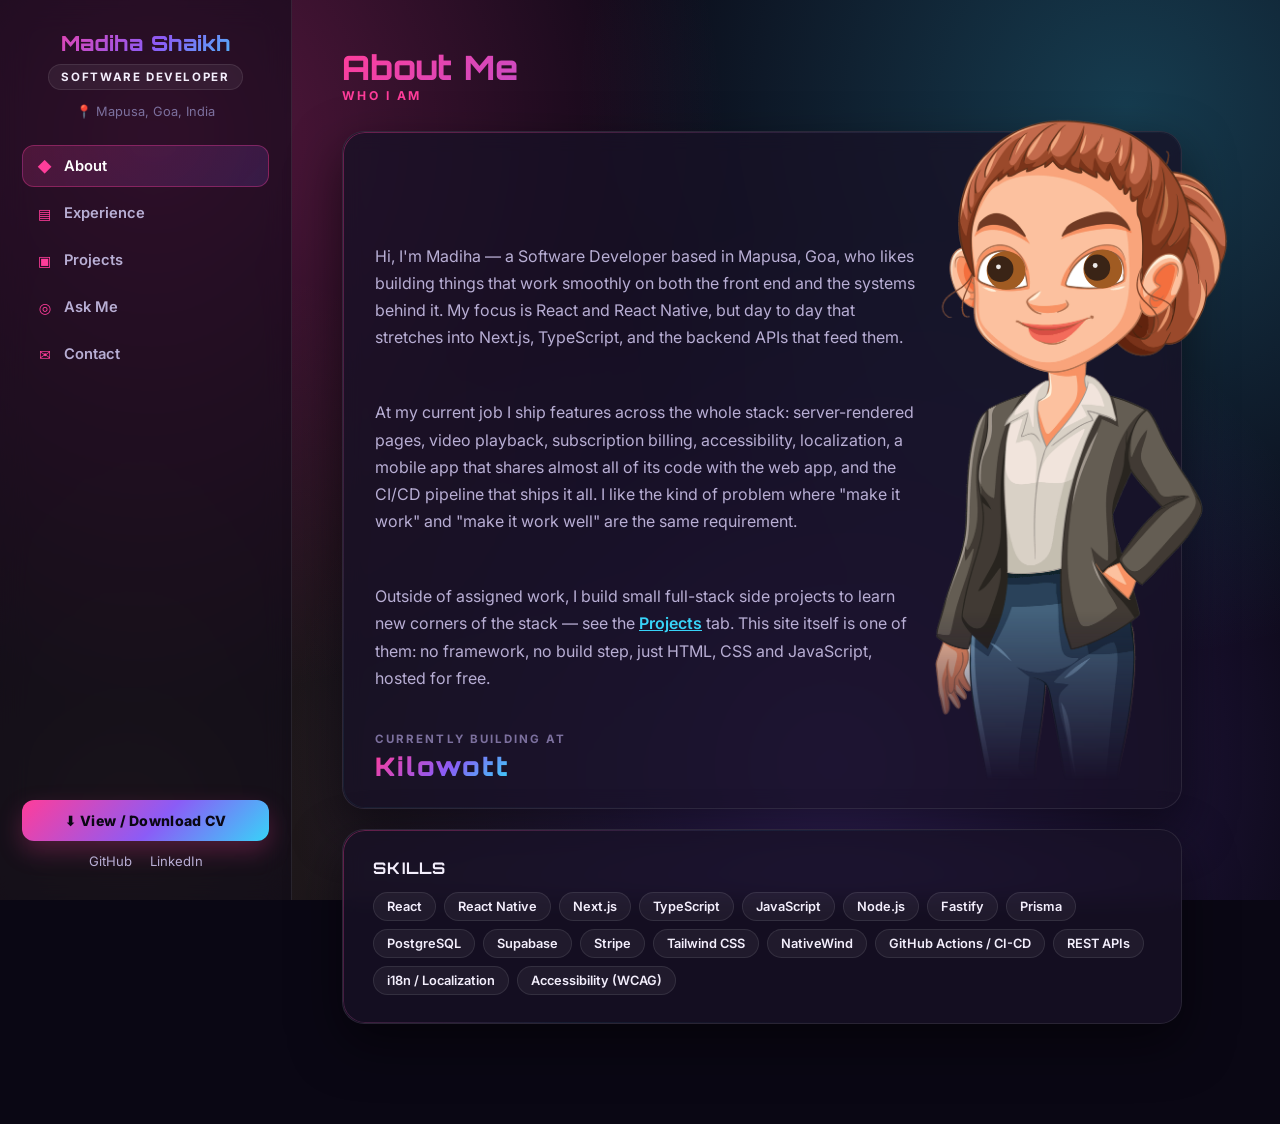
==== commit c545582f: "Simplify role title to just "Software Developer" Removed "Frontend-focused" from the sidebar badge, " ====
--- a/index.html
+++ b/index.html
@@ -22,7 +22,7 @@
   <aside class="sidebar" id="sidebar">
     <div class="profile">
       <h1 class="profile-name">Madiha Shaikh</h1>
-      <p class="profile-title">Frontend-focused Software Developer</p>
+      <p class="profile-title">Software Developer</p>
       <p class="profile-location">📍 Mapusa, Goa, India</p>
     </div>
 
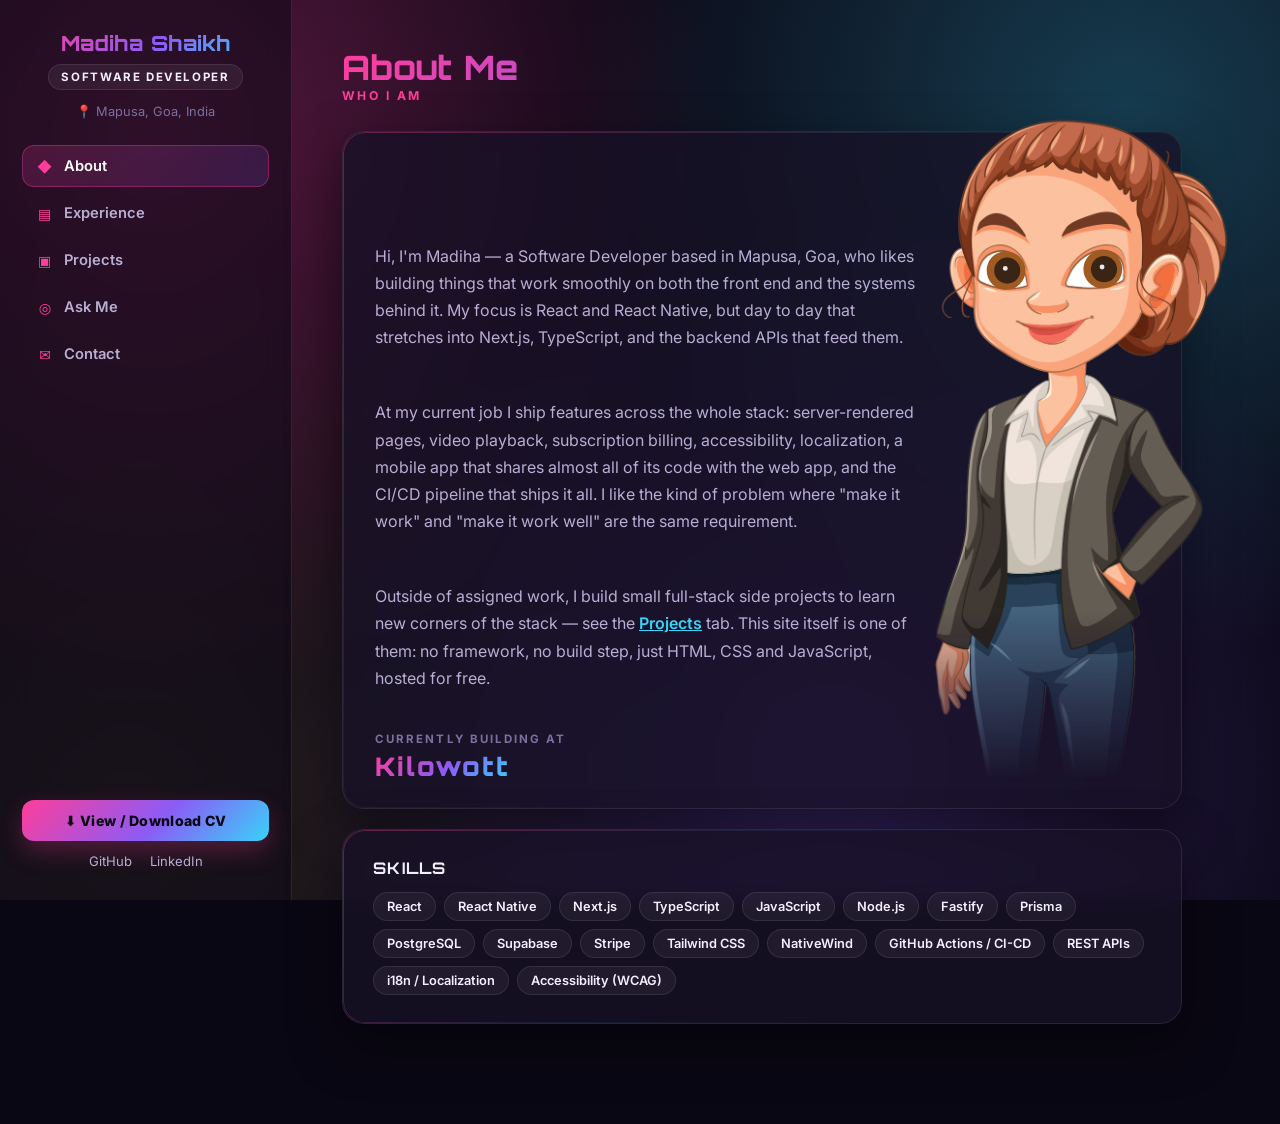
==== commit 6bdadc61: "Have chatbot answer phone/contact-number questions directly, remove chat disclaimer - The "contact" " ====
--- a/index.html
+++ b/index.html
@@ -138,7 +138,6 @@
           <input type="text" id="chatInput" placeholder="Ask about skills, experience, projects…" autocomplete="off" aria-label="Ask a question">
           <button type="submit">Send</button>
         </form>
-        <p class="chat-disclaimer">Runs entirely in your browser — no API calls, no data leaves this page.</p>
       </div>
     </section>
 
--- a/styles.css
+++ b/styles.css
@@ -656,12 +656,6 @@
   border-radius: 12px;
 }
 
-.chat-disclaimer {
-  margin: 10px 0 0;
-  color: var(--text-faint);
-  font-size: 0.75rem;
-}
-
 /* ---------- Contact ---------- */
 
 .contact-card { display: flex; flex-direction: column; gap: 4px; padding: 10px; }
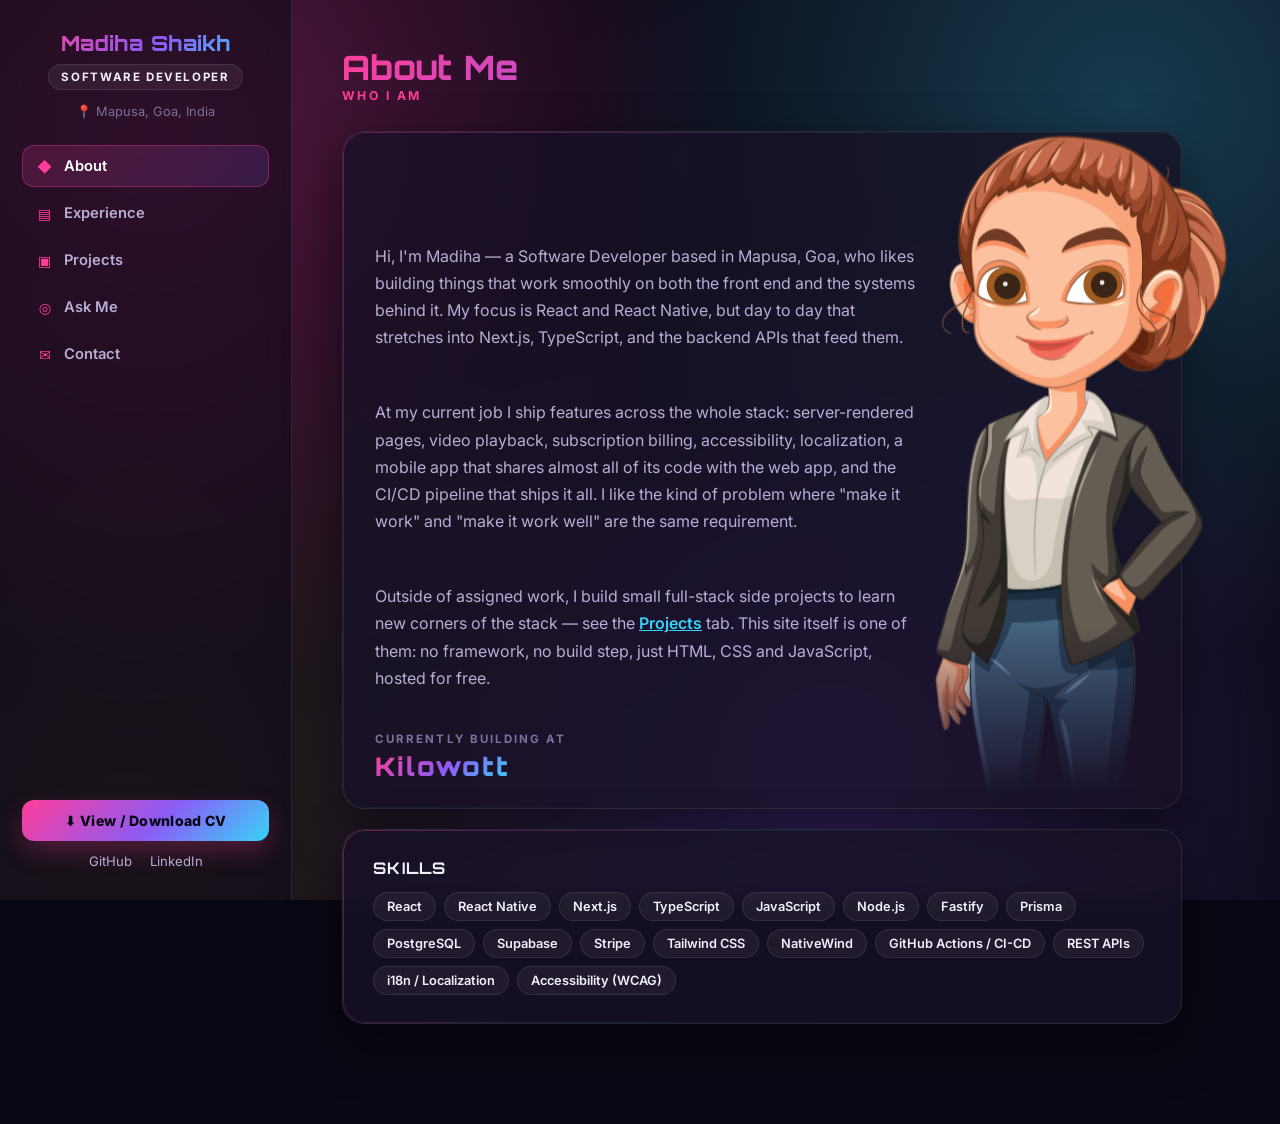
==== commit 47ba4cc7: "Add GSAP animations, group projects by type, polish experience copy - Add GSAP-powered entrance anim" ====
--- a/index.html
+++ b/index.html
@@ -9,6 +9,7 @@
 <link rel="preconnect" href="https://fonts.gstatic.com" crossorigin>
 <link href="https://fonts.googleapis.com/css2?family=Orbitron:wght@600;700;800;900&family=Inter:wght@400;500;600;700&display=swap" rel="stylesheet">
 <link rel="stylesheet" href="styles.css">
+<script src="https://cdn.jsdelivr.net/npm/gsap@3.12.5/dist/gsap.min.js"></script>
 </head>
 <body>
 
@@ -54,6 +55,12 @@
   </aside>
 
   <main class="content">
+
+    <div class="profile mobile-profile">
+      <h1 class="profile-name">Madiha Shaikh</h1>
+      <p class="profile-title">Software Developer</p>
+      <p class="profile-location">📍 Mapusa, Goa, India</p>
+    </div>
 
     <section class="panel active" id="about" data-section="about">
       <header class="panel-header">
@@ -123,7 +130,12 @@
         <h2>What I've Built</h2>
         <p class="eyebrow">Selected projects</p>
       </header>
-      <div class="project-grid" id="projectGrid"></div>
+
+      <h3 class="project-group-title">Client Work</h3>
+      <div class="project-grid" id="clientProjectGrid"></div>
+
+      <h3 class="project-group-title">Upskilling Projects</h3>
+      <div class="project-grid" id="personalProjectGrid"></div>
     </section>
 
     <section class="panel" id="chat" data-section="chat">
--- a/styles.css
+++ b/styles.css
@@ -84,6 +84,8 @@
   text-align: center;
 }
 
+.mobile-profile { display: none; }
+
 /* Static base sized to fully cover the artwork's own iris+pupil at every possible
    pupil offset, so movement never uncovers the original drawn eye underneath. */
 .iris-base { fill: #a05b22; }
@@ -449,6 +451,19 @@
 
 /* ---------- Projects ---------- */
 
+.project-group-title {
+  color: var(--text-faint);
+  font-size: 0.85rem;
+  font-weight: 700;
+  text-transform: uppercase;
+  letter-spacing: 0.1em;
+  margin: 32px 0 14px;
+  padding-bottom: 8px;
+  border-bottom: 1px solid var(--border);
+}
+
+.project-group-title:first-of-type { margin-top: 0; }
+
 .project-grid {
   display: grid;
   grid-template-columns: repeat(auto-fill, minmax(240px, 1fr));
@@ -548,6 +563,15 @@
   text-align: center;
   color: var(--text-faint);
   font-size: 0.85rem;
+}
+
+.modal-preview-img {
+  display: block;
+  width: 100%;
+  height: auto;
+  margin-top: 14px;
+  border: 1px solid var(--border);
+  border-radius: 10px;
 }
 
 .modal-links { display: flex; gap: 12px; margin-top: 18px; flex-wrap: wrap; }
@@ -767,8 +791,12 @@
 
   .nav-toggle { display: flex; }
 
+  .mobile-profile { display: block; margin-bottom: 22px; }
+  .sidebar .profile { display: none; }
+
   .sidebar {
     z-index: 55;
+    padding-top: 74px;
     transform: translateX(-100%);
     transition: transform 0.22s ease;
     box-shadow: var(--shadow);
